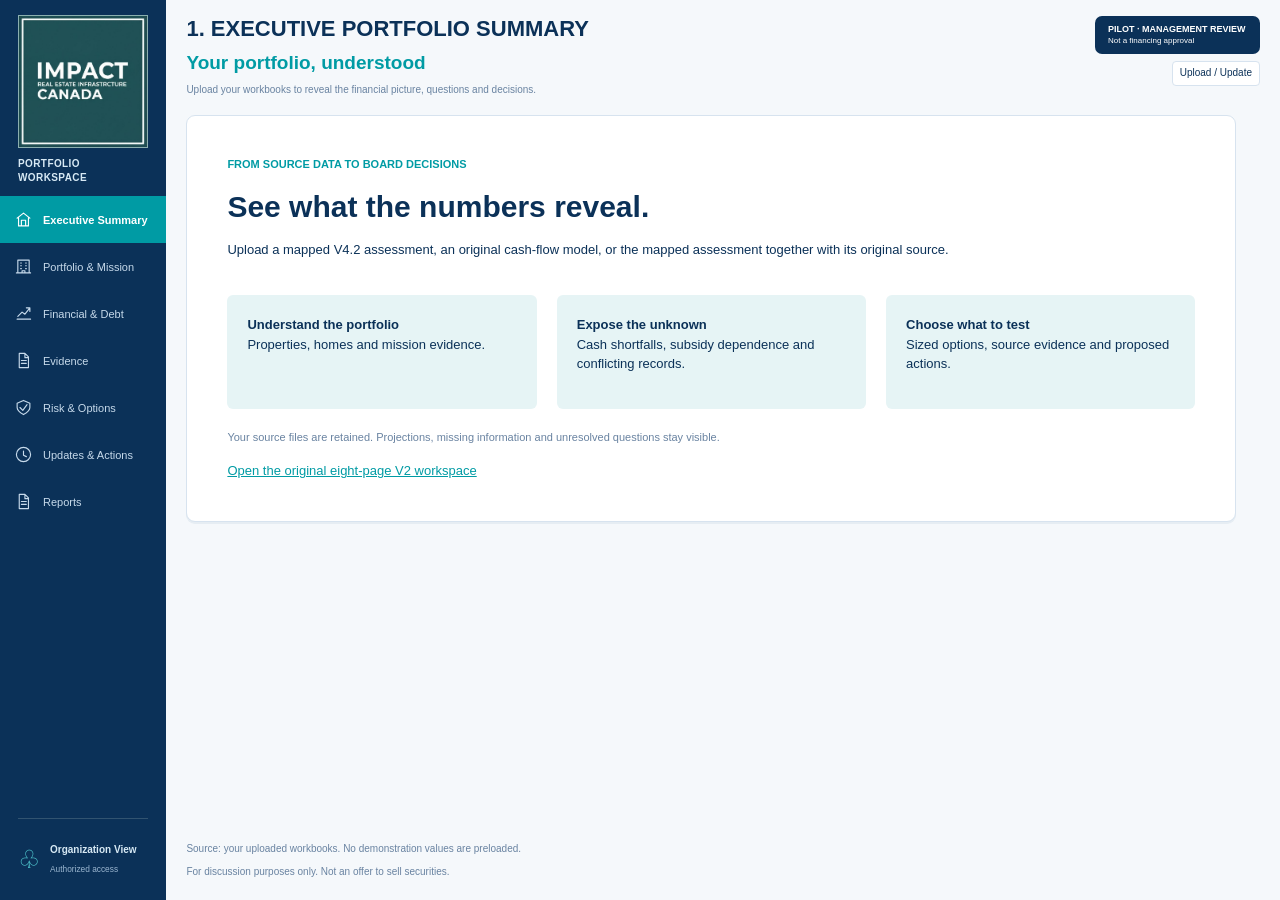
==== src/IreiMvp.Web/wwwroot/index.html @ ea9a2f83 "Refresh and retry rejected V2 session confirmations without losing selected files" ====
<!doctype html>
<html lang="en">
<head><meta charset="utf-8"><meta name="viewport" content="width=device-width,initial-scale=1"><meta name="description" content="IREI portfolio evidence, financial analysis and board decision dashboard"><title>IREI Stage 1 V2 · Portfolio analysis</title><link rel="stylesheet" href="board.css?v=20261116"></head>
<body>
<aside class="sidebar"><a class="brand" href="/" aria-label="IREI portfolio dashboard"><img src="assets/irei-canada-reference.jpg" alt="Impact Real Estate Infrastructure Canada"></a><strong id="organization-chip">PORTFOLIO WORKSPACE</strong><nav id="page-nav" aria-label="Portfolio pages"></nav><footer><span class="org-icon">♧</span><div><b>Organization View</b><small>Authorized access</small></div></footer></aside>
<main>
<header><div><h1 id="page-title">1. EXECUTIVE PORTFOLIO SUMMARY</h1><h2 id="organization-name-display">Your portfolio, understood</h2><p id="source-context">Upload your workbooks to reveal the financial picture, questions and decisions.</p></div><div class="header-right"><div class="badge">PILOT · MANAGEMENT REVIEW<small>Not a financing approval</small></div><div class="toolbar"><label id="year-control" hidden><span class="sr-only">Reporting year</span><select id="year" aria-label="Reporting year"></select></label><button id="open-upload" type="button">Upload / Update</button><button id="present" type="button" hidden>Present</button></div></div></header>
<div id="notice" role="status" aria-live="polite"></div><div id="loading-bar" class="loading-bar" hidden><span></span></div>
<section id="content" aria-live="polite"><div class="welcome panel"><span class="eyebrow">FROM SOURCE DATA TO BOARD DECISIONS</span><h2>See what the numbers reveal.</h2><p>Upload a mapped V4.2 assessment, an original cash-flow model, or the mapped assessment together with its original source.</p><div class="welcome-grid"><article><b>Understand the portfolio</b><p>Properties, homes and mission evidence.</p></article><article><b>Expose the unknown</b><p>Cash shortfalls, subsidy dependence and conflicting records.</p></article><article><b>Choose what to test</b><p>Sized options, source evidence and proposed actions.</p></article></div><p class="muted">Your source files are retained. Projections, missing information and unresolved questions stay visible.</p><a href="legacy-v2.html">Open the original eight-page V2 workspace</a></div></section>
<footer class="page-footer"><p id="source-footer">Source: your uploaded workbooks. No demonstration values are preloaded.</p><p>For discussion purposes only. Not an offer to sell securities.</p></footer>
</main>
<dialog id="upload-dialog"><form id="upload-form"><div class="dialog-head"><h2>Upload portfolio data</h2><button id="close-upload" type="button" aria-label="Close upload">×</button></div><p>Select a mapped V4.2 workbook, one original cash-flow model, or a mapped workbook plus its source files. The dashboard will calculate the results and retain the evidence.</p><label>Organization name <small>Optional for a mapped assessment</small><input id="organization-name" name="organizationName" autocomplete="organization"></label><label>Reporting year <small>Leave blank to use the mapped assessment's year</small><input name="currentYear" placeholder="e.g. 2026-2027" pattern="[0-9]{4}-[0-9]{4}"></label><label class="drop-zone" id="drop-zone"><b>Choose Excel workbooks</b><input id="file-input" type="file" name="file" multiple accept=".xlsx" required><span id="selected-file">1–5 files · 50 MB total</span></label><div id="upload-error" class="error" role="alert"></div><p id="staff-sign-in" hidden><a href="/evidence.html" target="_blank" rel="noopener">Sign in to the portal in another tab</a> with your IREI administrator account, then return here. Your files stay selected.</p><div class="buttons"><button id="cancel-upload" type="button">Cancel</button><button id="submit-upload" class="primary">Process workbooks</button></div></form></dialog>
<dialog id="detail-dialog" class="wide"><div class="dialog-head"><h2 id="detail-title">Evidence and analysis</h2><button type="button" data-close>Close</button></div><div id="detail-body"></div></dialog>
<dialog id="action-dialog"><form id="action-form"><div class="dialog-head"><h2>Record a management action</h2><button type="button" data-close>Close</button></div><label>Action<textarea name="text" required></textarea></label><label>Owner<input name="owner" required></label><label>Due date<input name="dueDate" type="date"></label><label>Status<select name="status"><option>Proposed</option><option>In progress</option><option>Done</option></select></label><label>Originating finding / evidence<input name="basis" required></label><p class="muted">Recording an action does not record a board approval or a measured outcome.</p><p id="action-error" class="error"></p><button class="primary">Save action</button></form></dialog>
<div id="print-report"></div><script src="board.js?v=20261116-csrf1" defer></script>
</body></html>
---- src/IreiMvp.Web/wwwroot/board.css ----
:root{--navy:#0b3158;--teal:#009ba4;--green:#118561;--amber:#dd9000;--red:#cd3d50;--line:#d7e3ef;--soft:#e6f4f5;--muted:#6983a1;--side:clamp(154px,13vw,180px)}*{box-sizing:border-box}body{margin:0;background:#f5f8fb;color:var(--navy);font:13px/1.48 Arial,Helvetica,sans-serif}button,input,select,textarea{font:inherit;color:inherit}button,a{touch-action:manipulation}button{cursor:pointer}a{color:var(--teal)}button:focus-visible,a:focus-visible{outline:3px solid #df990e;outline-offset:3px}button{border:1px solid var(--line);border-radius:5px;background:white;padding:7px 10px}button:hover{border-color:var(--teal)}.primary{background:var(--teal);border-color:var(--teal);color:white}button:disabled{cursor:wait;opacity:.65}[hidden]{display:none!important}.sr-only{position:absolute;width:1px;height:1px;overflow:hidden;clip:rect(0,0,0,0)}.sidebar{width:clamp(154px,13vw,180px);position:fixed;inset:0 auto 0 0;background:var(--navy);color:#d7e9f4;display:flex;flex-direction:column;z-index:2}.brand{display:block;margin:15px 18px 9px}.brand img{display:block;width:100%;border:1px solid #8bafb0}.sidebar>strong{font-size:10px;letter-spacing:.4px;padding:0 18px 10px;text-transform:uppercase;overflow-wrap:anywhere}.sidebar nav a{color:#c7daeb;text-decoration:none;padding:15px 15px;display:flex;align-items:center;gap:11px;font-size:11px}.sidebar nav a.active{background:var(--teal);color:white;font-weight:bold}.sidebar nav svg{width:17px;height:17px;flex-shrink:0}.sidebar footer{margin:40px 18px 22px;padding-top:22px;border-top:1px solid #315370;display:flex;gap:10px;align-items:center;margin-top:auto;font-size:10px}.sidebar footer small{display:block;color:#9cb7d1;margin-top:5px}.org-icon{font-size:25px;color:#51c9d0}main{margin-left:clamp(154px,13vw,180px);padding:16px 20px 0;min-height:100vh;display:flex;flex-direction:column}header{display:flex;justify-content:space-between;gap:15px;margin-bottom:18px}h1{font-size:22px;line-height:1.2;margin:0 0 7px;font-weight:750}header h2{font-size:19px;color:var(--teal);margin:0 0 5px}header p{font-size:10px;color:var(--muted);margin:0}.header-right{min-width:165px}.badge{font-size:9px;font-weight:bold;color:white;background:var(--navy);padding:8px 13px;border-radius:7px;line-height:1.3}.badge small{font-size:8px;display:block;font-weight:normal}.toolbar{display:flex;gap:5px;justify-content:flex-end;margin-top:7px;flex-wrap:wrap}.toolbar button,.toolbar select{font-size:10px;padding:4px 7px;border:1px solid var(--line);background:white;border-radius:4px;max-width:125px}#notice:empty{display:none}#notice{padding:10px 13px;margin-bottom:12px;background:#fff2d7;color:#795305;border-radius:5px}.loading-bar{height:3px;background:#dceff0;overflow:hidden;margin-bottom:12px}.loading-bar span{display:block;height:3px;background:var(--teal);width:40%;animation:loading 1s infinite alternate}@keyframes loading{to{transform:translateX(160%)}}#content{flex:1}.tiles{display:grid;grid-template-columns:repeat(7,minmax(0,1fr));gap:9px;margin-bottom:18px}.tile{background:white;border:1px solid var(--line);border-radius:9px;padding:13px 8px 12px;text-align:center;min-height:137px;display:flex;align-items:center;flex-direction:column;min-width:0}.tile .icon{width:35px;height:35px;border-radius:50%;display:grid;place-items:center;background:var(--tone,var(--teal));color:white;margin-bottom:10px}.tile svg{width:22px;height:22px}.tile .label{font-size:9px;font-weight:bold;text-transform:uppercase;min-height:14px}.tile strong{color:var(--tone,var(--teal));font-size:23px;line-height:1.15;margin:10px 0 6px;overflow-wrap:anywhere}.tile small{font-size:10px;color:var(--muted);line-height:1.3}.tile.unknown strong{font-size:19px}.tone-red{--tone:var(--red)}.tone-amber{--tone:var(--amber)}.tone-green{--tone:var(--green)}.tone-navy{--tone:var(--navy)}.grid{display:grid;gap:14px;margin-bottom:16px}.grid.two{grid-template-columns:1fr 1fr}.grid.three{grid-template-columns:repeat(3,minmax(0,1fr))}.grid.financial{grid-template-columns:1.7fr 1fr}.panel{min-width:0;position:relative;background:white;border:1px solid var(--line);border-radius:9px;padding:18px 15px 13px;margin-bottom:16px;box-shadow:0 2px 0 #e6edf3;display:flex;flex-direction:column}.grid>.panel{margin-bottom:0}.panel h2{font-size:14px;line-height:1.25;margin:0 0 18px;display:flex;align-items:center;gap:9px}.panel h2 svg{width:17px;height:17px;color:var(--teal);flex-shrink:0}.panel p{margin:0 0 16px}.panel .body{flex:1;min-width:0}.panel .view{border:0;background:none;color:var(--teal);font-size:10px;font-weight:bold;padding:0;text-align:left;margin-top:18px;width:fit-content}.callout{font-size:11px;font-weight:bold;background:var(--soft);padding:10px 12px;border-radius:4px;margin-top:16px;line-height:1.5}.callout>b{font-size:9px;color:var(--teal);display:block;text-transform:uppercase;margin-bottom:3px}.callout p{margin:0}.muted{color:var(--muted);font-size:11px}.empty{padding:24px 12px;color:var(--amber);border:1px solid var(--line);border-radius:5px;background:#f8fafc;text-align:center}.table-wrap{overflow:auto;max-width:100%}table{width:100%;border-collapse:collapse;font-size:12px;line-height:1.45}th{background:var(--navy);color:white;text-transform:uppercase;font-size:9px;font-weight:600;text-align:left;padding:10px 9px}th:first-child{border-radius:3px 0 0}th:last-child{border-radius:0 3px 0 0}td{padding:11px 9px;vertical-align:top}tr:nth-child(odd) td{background:#edf5f9}td:first-child{font-weight:bold}td button{font:inherit;padding:0;border:0;background:none;text-align:left}td button:hover{color:var(--teal);text-decoration:underline}.metric{padding:0;border:0;background:none;font:inherit;color:inherit;text-align:inherit}.metric:hover{color:var(--teal);text-decoration:underline}.small-table table{font-size:10px}.small-table th{font-size:8px;padding:7px}.small-table td{padding:5px 7px}.chart-title{font-weight:bold;font-size:11px;margin:7px 0 14px!important}.chart-svg{width:100%;display:block;overflow:visible;font-size:10px}.chart-svg text{font-family:Arial,Helvetica,sans-serif}.chart-svg [data-metric]{cursor:pointer}.chart-svg [data-metric]:hover{opacity:.7}.legend{display:flex;gap:15px;flex-wrap:wrap;color:var(--navy);font-size:10px;margin:8px 0 15px}.swatch{display:inline-block;width:9px;height:9px;margin-right:6px}.donut-wrap{display:flex;align-items:center;justify-content:center;flex-direction:column;padding:15px 0}.donut{width:190px;height:190px;position:relative}.donut svg{width:100%;height:100%;transform:rotate(-90deg)}.donut>div{position:absolute;inset:0;display:grid;align-content:center;text-align:center}.donut b{font-size:27px}.donut small{color:var(--muted);font-size:10px;text-transform:uppercase}.donut-caption{font-weight:bold;font-size:12px;margin:16px 0 5px}.city-list{font-size:17px;font-weight:bold;padding:20px 4px;line-height:1.65}.stewardship{display:grid;grid-template-columns:repeat(4,minmax(0,1fr));gap:12px}.stewardship.two{grid-template-columns:1fr 1fr}.mini{padding:18px 13px;background:var(--soft);border-radius:8px;min-width:0}.mini.unknown{background:#fff3dc}.mini h3{font-size:11px;margin:0 0 14px;display:flex;gap:8px;align-items:center;text-transform:uppercase}.mini svg{width:20px;height:20px;color:var(--teal)}.mini strong{font-size:12px;color:var(--teal)}.mini.unknown strong{color:var(--amber)}.mini p{font-size:11px;line-height:1.5;margin:12px 0 0}.recommendations{display:grid;grid-template-columns:repeat(5,minmax(0,1fr))}.recommendations article{padding:0 12px;border-right:1px solid var(--line);min-width:0}.recommendations article:first-child{padding-left:0}.recommendations article:last-child{border:0}.recommendations h3{font-size:11px;margin:0 0 12px;line-height:1.35}.recommendations strong{font-size:11px;display:block;margin-bottom:24px}.recommendations small{font-size:10px;color:var(--muted);display:block;margin-top:5px}.recommendations button{margin-top:10px;font-size:9px;border:0;padding:0;color:var(--teal);background:none}.finding{display:flex;gap:10px;align-items:flex-start;margin-bottom:15px;font-size:12px;line-height:1.4}.finding:before{content:"";width:15px;height:15px;flex-shrink:0;border-radius:50%;background:var(--tone,var(--teal));margin-top:1px}.finding p{margin:0}.finding b{display:block;margin-bottom:4px}.facts h3{font-size:11px;text-transform:uppercase;margin:0 0 3px}.facts p{font-size:12px;margin-bottom:22px}.stage-grid{display:grid;grid-template-columns:repeat(4,1fr);gap:10px}.stage{background:#edf8f8;border-radius:7px;padding:15px 12px;font-size:11px}.stage:first-child,.stage:last-child{background:#fff8e9}.stage h3{font-size:10px;margin:0 0 17px}.stage strong{display:block;color:var(--teal);margin-bottom:20px;font-size:13px}.stage b{display:block;font-size:9px;color:var(--teal);text-transform:uppercase;margin:15px 0 5px}.stage p{font-size:10px;margin:0}.baseline{display:grid;grid-template-columns:repeat(3,1fr);gap:12px}.baseline article{background:#e8f2fb;border-radius:4px;font-size:10px}.baseline article:nth-child(2){background:#e9f5ef}.baseline article:nth-child(3){background:#f0ebf8}.baseline strong{background:#23629b;color:white;display:block;text-align:center;padding:7px;font-size:11px;border-radius:4px}.baseline article:nth-child(2) strong{background:#208364}.baseline article:nth-child(3) strong{background:#6b3588}.baseline p{padding:8px 12px;margin:0;line-height:1.6}.solutions{list-style:none;counter-reset:solution;margin:0;padding:0}.solutions li{counter-increment:solution;display:flex;gap:10px;font-size:11px;margin-bottom:13px;align-items:flex-start}.solutions li:before{content:counter(solution);background:var(--teal);color:white;border-radius:50%;width:16px;height:16px;display:grid;place-items:center;flex-shrink:0;font-size:9px}.page-footer{font-size:10px;color:var(--muted);padding:48px 0 12px}.page-footer p{margin:0 0 8px}.welcome{padding:40px;max-width:1050px}.welcome h2{font-size:30px;margin:15px 0}.welcome-grid{display:grid;grid-template-columns:repeat(3,1fr);gap:20px;margin:20px 0}.welcome-grid article{background:var(--soft);padding:20px;border-radius:6px}.eyebrow{font-size:11px;color:var(--teal);font-weight:bold}dialog{border:1px solid var(--line);border-radius:12px;padding:24px;color:var(--navy);max-width:600px;width:calc(100% - 32px);max-height:90vh;overflow:auto}dialog.wide{max-width:1000px}dialog::backdrop{background:#08294699}.dialog-head{display:flex;justify-content:space-between;align-items:center;gap:15px}.dialog-head h2{font-size:19px;margin:0}.dialog-head button{border:0;font-size:18px}dialog p{font-size:12px}dialog label{display:grid;gap:6px;margin:18px 0;font-size:12px;font-weight:bold}dialog label small{font-weight:normal;color:var(--muted)}input,textarea,select{background:white;border:1px solid var(--line);border-radius:5px;padding:9px;max-width:100%}textarea{min-height:80px;resize:vertical}.drop-zone{border:1px dashed var(--teal);border-radius:8px;padding:20px;background:var(--soft)}.buttons{display:flex;justify-content:flex-end;gap:10px}.error{color:var(--red);white-space:pre-wrap}.break{overflow-wrap:anywhere}.record-sources p{font-size:11px}.print-only,#print-report{display:none}.presentation .toolbar{display:none}.presentation header{margin-bottom:18px}.page-P1 .tiles .icon,.page-P1 .tiles .label{display:none}.page-P1 .tile{min-height:76px;align-items:flex-start;text-align:left;padding:10px 14px;gap:2px}.page-P1 .tile strong{font-size:20px;color:var(--navy);margin:0}.page-P1 .tile .plain-label{font-size:12px;font-weight:bold}.page-P1 .tile small{font-size:9px}.page-P1 .tile:last-child strong{color:var(--green)}.page-P1 .panel{padding:13px 14px 10px;margin-bottom:10px}.page-P1 .grid{gap:10px;margin-bottom:10px}.page-P1 .grid>.panel{margin-bottom:0}.page-P1 .panel h2{font-size:15px;margin-bottom:10px}.page-P1 .callout{font-size:9px;padding:7px 9px;margin-top:10px}.page-P1 .callout>b{font-size:8px}.page-P1 .finding{font-size:10px;margin-bottom:10px;gap:8px}.page-P1 .finding:before{width:13px;height:13px}.page-P1 .facts p{font-size:10px;margin-bottom:15px}.page-P1 .facts h3{font-size:9px}.page-P1 .view{font-size:9px;margin-top:7px}.page-P1 .overview-top{grid-template-columns:1.12fr 1.5fr 1fr}.page-P1 .snapshot-grid{display:grid;grid-template-columns:.9fr 1fr 1.6fr .7fr;gap:17px;align-items:center}.page-P1 .snapshot-grid h3{font-size:11px;margin:0 0 7px}.page-P1 .snapshot-grid .stewardship{grid-template-columns:1fr 1fr;gap:7px}.page-P1 .mini{padding:8px;min-height:62px}.page-P1 .mini h3{font-size:9px;margin-bottom:5px}.page-P1 .mini strong{font-size:10px}.page-P1 .mini p{font-size:8px;line-height:1.2;margin-top:4px}.page-P1 .mini svg{width:12px;height:12px}.page-P1 .donut{width:106px;height:106px}.page-P1 .donut-wrap{padding:0}.page-P1 .donut b{font-size:21px}.page-P1 .donut-caption{font-size:9px;margin-top:4px}.page-P1 .donut small{font-size:8px}.page-P1 .city-list{padding:0;font-size:10px;font-weight:normal;line-height:1.5}.page-P1 .baseline p{font-size:9px;line-height:1.35;padding:6px 10px}.page-P1 .baseline strong{font-size:10px;padding:6px}.page-P1 .solutions li{font-size:9px;margin-bottom:9px}.page-P1 .recommendations h3{font-size:11px}.page-P1 .recommendations strong{font-size:10px;margin-bottom:13px}.page-P1 .recommendations small{font-size:9px}.page-P1 .recommendations article{padding:0 9px}.page-P1 .page-footer{padding-top:8px;font-size:8px}.page-P2 .mix-grid>.panel{min-height:320px}.page-P2 .stewardship .mini{min-height:245px}.page-P3 .financial>.panel{min-height:480px}.page-P3 .risk-grid>.panel{min-height:330px}.page-P4 .evidence-top>.panel{min-height:400px}.page-P4 .questions-panel{min-height:600px}.page-P4 .questions-panel table{font-size:11px}.page-P5 .stage{min-height:400px}.page-P6 .review-top>.panel{min-height:300px}.review-grid{display:grid;grid-template-columns:1fr 1fr;gap:14px}.option-form{display:flex;gap:10px;flex-wrap:wrap;align-items:end}.option-form label{display:grid;gap:5px;font-size:11px}.option-form input{width:130px}.option-form select{max-width:190px}.report-pathways{display:grid;grid-template-columns:1fr 1fr;gap:16px}.report-pathways article{padding:22px;background:var(--soft);border:1px solid var(--line);border-radius:7px}.report-pathways h3{margin-top:0}.report-pathways strong{display:block;color:var(--amber);margin-bottom:15px}
@media(max-width:1100px){h1{font-size:19px}.tile strong{font-size:20px}.tile .label{font-size:8px}.page-P1 .snapshot-grid{grid-template-columns:1fr 1fr}.page-P1 .overview-top{grid-template-columns:1fr 1fr}.page-P1 .overview-top>.panel:last-child{grid-column:1/-1}.recommendations{grid-template-columns:repeat(3,1fr);gap:15px}.stage-grid{grid-template-columns:1fr 1fr}.page-P1 .tiles{grid-template-columns:repeat(4,1fr)}}
@media(max-width:760px){.sidebar{position:relative;width:100%}.brand{width:90px;margin:10px}.sidebar>strong{position:absolute;left:115px;top:35px}.sidebar nav{display:flex;overflow:auto}.sidebar nav a{white-space:nowrap;padding:12px}.sidebar footer{display:none}main{margin:0;padding:18px 12px}header{flex-direction:column}.header-right{display:flex;gap:10px;justify-content:space-between}.tiles,.page-P1 .tiles{grid-template-columns:repeat(2,1fr)}.grid.two,.grid.three,.grid.financial,.grid.overview-top,.page-P1 .overview-top,.page-P1 .snapshot-grid{grid-template-columns:1fr}.stewardship,.stewardship.two,.stage-grid,.baseline,.review-grid,.report-pathways{grid-template-columns:1fr}.recommendations{grid-template-columns:1fr 1fr}.page-P2 .stewardship .mini{min-height:0}.welcome{padding:22px}.welcome-grid{grid-template-columns:1fr}.page-P1 .overview-top>.panel:last-child{grid-column:auto}.page-P1 .snapshot-grid .stewardship{grid-template-columns:1fr 1fr}.page-footer{padding-top:25px}}
@media print{@page{size:A4 landscape;margin:10mm}body{background:white;-webkit-print-color-adjust:exact;print-color-adjust:exact;font-size:10px}.sidebar,.toolbar,dialog,#notice,.loading-bar,.panel .view,.recommendations button{display:none!important}main{margin:0;padding:0}header{break-after:avoid}.panel,.tile{break-inside:avoid;box-shadow:none}.grid{break-inside:auto}.page-footer{padding-top:12px}#print-report{display:block}body.print-all>main{display:none}#print-report .report-page{break-before:page}#print-report .report-page:first-child{break-before:auto}#print-report main{display:block}.tiles{grid-template-columns:repeat(7,1fr)}.page-P1 .tiles{grid-template-columns:repeat(7,1fr)}.grid.three{grid-template-columns:repeat(3,1fr)}.grid.two{grid-template-columns:1fr 1fr}.grid.financial{grid-template-columns:1.7fr 1fr}.page-P1 .overview-top{grid-template-columns:1.12fr 1.5fr 1fr}.page-P1 .snapshot-grid{grid-template-columns:.9fr 1fr 1.6fr .7fr}.recommendations{grid-template-columns:repeat(5,1fr)}.stewardship{grid-template-columns:repeat(4,1fr)}.stewardship.two{grid-template-columns:1fr 1fr}.baseline{grid-template-columns:repeat(3,1fr)}.stage-grid{grid-template-columns:repeat(4,1fr)}.page-P2 .stewardship .mini{min-height:0}.page-P4 .questions-panel{min-height:0}}
/* The executive view follows the reference's compact, single-screen composition. */
.page-P1 header{margin-bottom:12px}.page-P1 h1{line-height:1.1;margin-bottom:5px}.page-P1 header h2{line-height:1.2;margin-bottom:4px}.page-P1 .tiles{margin-bottom:10px}.page-P1 .panel{padding:10px 13px 19px}.page-P1 .panel .view{position:absolute;right:12px;bottom:5px;margin:0;font-size:8px}.page-P1 .finding{font-size:10px;line-height:1.35;margin-bottom:8px}.page-P1 .callout{font-size:8px;line-height:1.35;padding:6px 8px;margin-top:8px}.page-P1 .snapshot-grid{gap:13px}.page-P1 .mini{padding:6px;min-height:53px}.page-P1 .mini h3{font-size:8px;margin-bottom:4px;gap:5px}.page-P1 .mini strong{font-size:9px;line-height:1.2}.page-P1 .mini p{font-size:7.5px;line-height:1.2;margin-top:3px}.page-P1 .donut{width:96px;height:96px}.page-P1 .snapshot-grid .muted{font-size:9px;margin:2px 0}.page-P1 .snapshot-grid h3{font-size:10px;margin-bottom:4px}.page-P1 .baseline p{font-size:8px;line-height:1.3;padding:5px 9px}.page-P1 .baseline strong{font-size:9px;padding:5px}.page-P1 .panel>div>p.muted{font-size:8px;margin-bottom:8px}.page-P1 .recommendations h3{font-size:10px;line-height:1.2;margin-bottom:7px}.page-P1 .recommendations strong{font-size:9px;line-height:1.25;margin-bottom:9px}.page-P1 .recommendations small{font-size:8px;line-height:1.25;margin-top:4px}.page-P1 .recommendations button{display:none}.page-P1 .solutions li{font-size:8.5px;margin-bottom:8px}.page-P1 .recommendations article{padding:0 8px}.page-P1 .facts p{font-size:9px;line-height:1.4;margin-bottom:12px}.page-P1 .facts h3{font-size:8px}.page-P1 .page-footer{padding-top:7px}
@media(min-width:761px){body{position:relative}.sidebar{position:absolute;min-height:100vh}}
.page-P1 .snapshot-grid .mini p{display:none}.page-P1 .overview-top .panel h2{margin-bottom:8px}.page-P1 .finding{font-size:9px;margin-bottom:7px}.page-P1 .overview-top .callout{font-size:7.5px}.page-P1 .recommendations small{font-size:7.5px}.page-P1 .baseline p{line-height:1.2}.page-P1.presentation .page-footer{display:none}
/* Print long dashboards as a readable paginated report, with repeated table heads. */
@media print{.page-P2 .mix-grid>.panel,.page-P3 .financial>.panel,.page-P3 .risk-grid>.panel,.page-P4 .evidence-top>.panel,.page-P5 .stage,.page-P6 .review-top>.panel{min-height:0}.panel{padding:10px;margin-bottom:10px}.panel h2{font-size:12px;margin-bottom:10px}.tile{min-height:95px;padding:8px}.tile .icon{width:24px;height:24px;margin-bottom:5px}.tile .value,.tile strong{font-size:17px}.tile small{font-size:8px}.tile .label{font-size:8px}table{font-size:9px}th{font-size:8px;padding:6px}td{padding:6px}.panel p,.facts p{font-size:10px;line-height:1.35}.callout{font-size:9px;padding:8px}.mini{padding:10px}.mini p{font-size:9px}.mini h3{font-size:10px}.stage{padding:10px}.stage p{font-size:9px}.recommendations h3,.recommendations strong{font-size:9px}.recommendations small{font-size:8px}thead{display:table-header-group}tr{break-inside:avoid}.panel .body{flex:initial}.page-P1 .overview-top>.panel:last-child{grid-column:auto}.option-form,#option-result{display:none}.page-P1 .page-footer{display:block}}
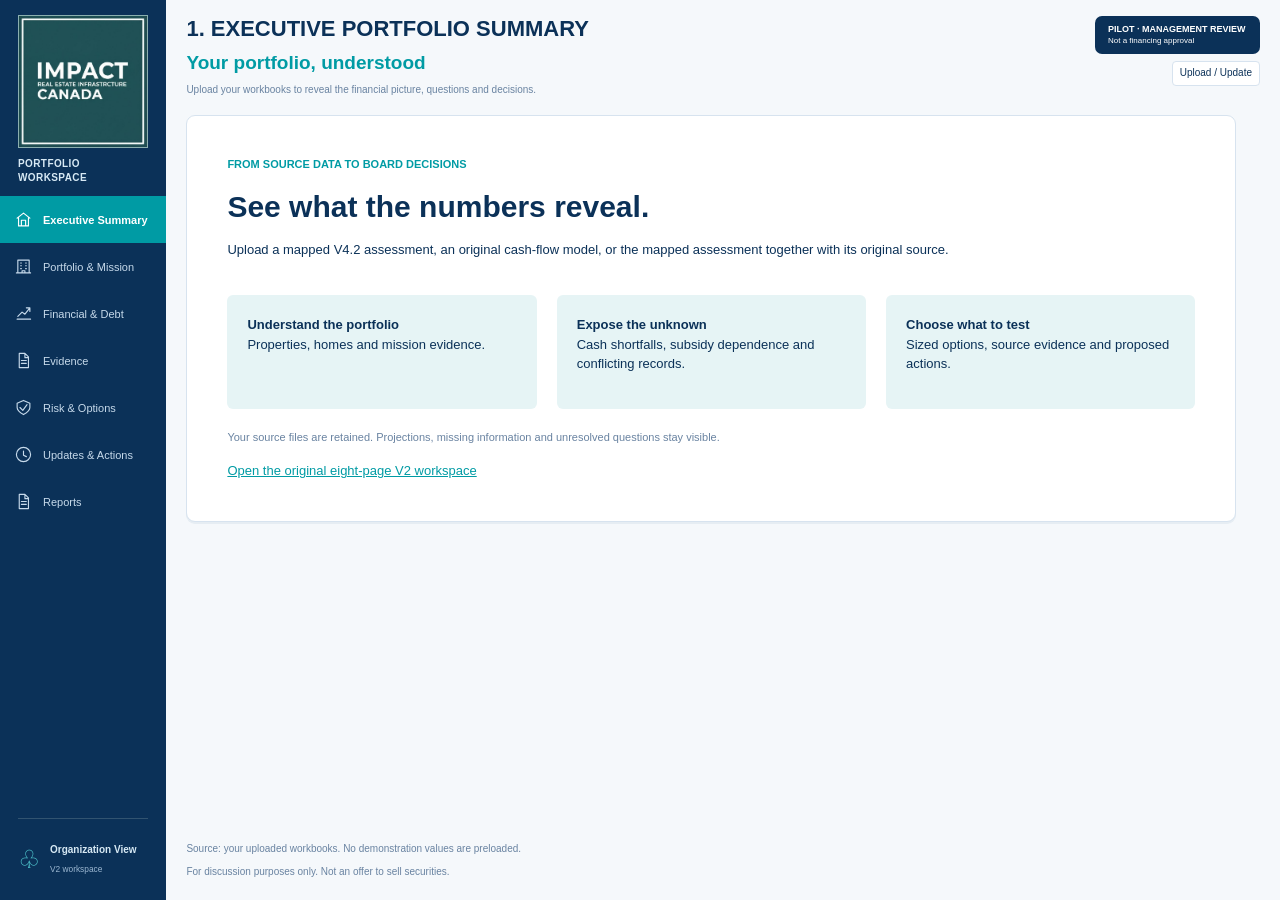
==== commit ebceef3c: "Remove V2 authentication, access keys and session confirmation" ====
--- a/src/IreiMvp.Web/wwwroot/index.html
+++ b/src/IreiMvp.Web/wwwroot/index.html
@@ -2,15 +2,15 @@
 <html lang="en">
 <head><meta charset="utf-8"><meta name="viewport" content="width=device-width,initial-scale=1"><meta name="description" content="IREI portfolio evidence, financial analysis and board decision dashboard"><title>IREI Stage 1 V2 · Portfolio analysis</title><link rel="stylesheet" href="board.css?v=20261116"></head>
 <body>
-<aside class="sidebar"><a class="brand" href="/" aria-label="IREI portfolio dashboard"><img src="assets/irei-canada-reference.jpg" alt="Impact Real Estate Infrastructure Canada"></a><strong id="organization-chip">PORTFOLIO WORKSPACE</strong><nav id="page-nav" aria-label="Portfolio pages"></nav><footer><span class="org-icon">♧</span><div><b>Organization View</b><small>Authorized access</small></div></footer></aside>
+<aside class="sidebar"><a class="brand" href="/" aria-label="IREI portfolio dashboard"><img src="assets/irei-canada-reference.jpg" alt="Impact Real Estate Infrastructure Canada"></a><strong id="organization-chip">PORTFOLIO WORKSPACE</strong><nav id="page-nav" aria-label="Portfolio pages"></nav><footer><span class="org-icon">♧</span><div><b>Organization View</b><small>V2 workspace</small></div></footer></aside>
 <main>
 <header><div><h1 id="page-title">1. EXECUTIVE PORTFOLIO SUMMARY</h1><h2 id="organization-name-display">Your portfolio, understood</h2><p id="source-context">Upload your workbooks to reveal the financial picture, questions and decisions.</p></div><div class="header-right"><div class="badge">PILOT · MANAGEMENT REVIEW<small>Not a financing approval</small></div><div class="toolbar"><label id="year-control" hidden><span class="sr-only">Reporting year</span><select id="year" aria-label="Reporting year"></select></label><button id="open-upload" type="button">Upload / Update</button><button id="present" type="button" hidden>Present</button></div></div></header>
 <div id="notice" role="status" aria-live="polite"></div><div id="loading-bar" class="loading-bar" hidden><span></span></div>
 <section id="content" aria-live="polite"><div class="welcome panel"><span class="eyebrow">FROM SOURCE DATA TO BOARD DECISIONS</span><h2>See what the numbers reveal.</h2><p>Upload a mapped V4.2 assessment, an original cash-flow model, or the mapped assessment together with its original source.</p><div class="welcome-grid"><article><b>Understand the portfolio</b><p>Properties, homes and mission evidence.</p></article><article><b>Expose the unknown</b><p>Cash shortfalls, subsidy dependence and conflicting records.</p></article><article><b>Choose what to test</b><p>Sized options, source evidence and proposed actions.</p></article></div><p class="muted">Your source files are retained. Projections, missing information and unresolved questions stay visible.</p><a href="legacy-v2.html">Open the original eight-page V2 workspace</a></div></section>
 <footer class="page-footer"><p id="source-footer">Source: your uploaded workbooks. No demonstration values are preloaded.</p><p>For discussion purposes only. Not an offer to sell securities.</p></footer>
 </main>
-<dialog id="upload-dialog"><form id="upload-form"><div class="dialog-head"><h2>Upload portfolio data</h2><button id="close-upload" type="button" aria-label="Close upload">×</button></div><p>Select a mapped V4.2 workbook, one original cash-flow model, or a mapped workbook plus its source files. The dashboard will calculate the results and retain the evidence.</p><label>Organization name <small>Optional for a mapped assessment</small><input id="organization-name" name="organizationName" autocomplete="organization"></label><label>Reporting year <small>Leave blank to use the mapped assessment's year</small><input name="currentYear" placeholder="e.g. 2026-2027" pattern="[0-9]{4}-[0-9]{4}"></label><label class="drop-zone" id="drop-zone"><b>Choose Excel workbooks</b><input id="file-input" type="file" name="file" multiple accept=".xlsx" required><span id="selected-file">1–5 files · 50 MB total</span></label><div id="upload-error" class="error" role="alert"></div><p id="staff-sign-in" hidden><a href="/evidence.html" target="_blank" rel="noopener">Sign in to the portal in another tab</a> with your IREI administrator account, then return here. Your files stay selected.</p><div class="buttons"><button id="cancel-upload" type="button">Cancel</button><button id="submit-upload" class="primary">Process workbooks</button></div></form></dialog>
+<dialog id="upload-dialog"><form id="upload-form"><div class="dialog-head"><h2>Upload portfolio data</h2><button id="close-upload" type="button" aria-label="Close upload">×</button></div><p>Select a mapped V4.2 workbook, one original cash-flow model, or a mapped workbook plus its source files. The dashboard will calculate the results and retain the evidence.</p><label>Organization name <small>Optional for a mapped assessment</small><input id="organization-name" name="organizationName" autocomplete="organization"></label><label>Reporting year <small>Leave blank to use the mapped assessment's year</small><input name="currentYear" placeholder="e.g. 2026-2027" pattern="[0-9]{4}-[0-9]{4}"></label><label class="drop-zone" id="drop-zone"><b>Choose Excel workbooks</b><input id="file-input" type="file" name="file" multiple accept=".xlsx" required><span id="selected-file">1–5 files · 50 MB total</span></label><div id="upload-error" class="error" role="alert"></div><div class="buttons"><button id="cancel-upload" type="button">Cancel</button><button id="submit-upload" class="primary">Process workbooks</button></div></form></dialog>
 <dialog id="detail-dialog" class="wide"><div class="dialog-head"><h2 id="detail-title">Evidence and analysis</h2><button type="button" data-close>Close</button></div><div id="detail-body"></div></dialog>
 <dialog id="action-dialog"><form id="action-form"><div class="dialog-head"><h2>Record a management action</h2><button type="button" data-close>Close</button></div><label>Action<textarea name="text" required></textarea></label><label>Owner<input name="owner" required></label><label>Due date<input name="dueDate" type="date"></label><label>Status<select name="status"><option>Proposed</option><option>In progress</option><option>Done</option></select></label><label>Originating finding / evidence<input name="basis" required></label><p class="muted">Recording an action does not record a board approval or a measured outcome.</p><p id="action-error" class="error"></p><button class="primary">Save action</button></form></dialog>
-<div id="print-report"></div><script src="board.js?v=20261116-csrf1" defer></script>
+<div id="print-report"></div><script src="board.js?v=20261116-open-v2" defer></script>
 </body></html>
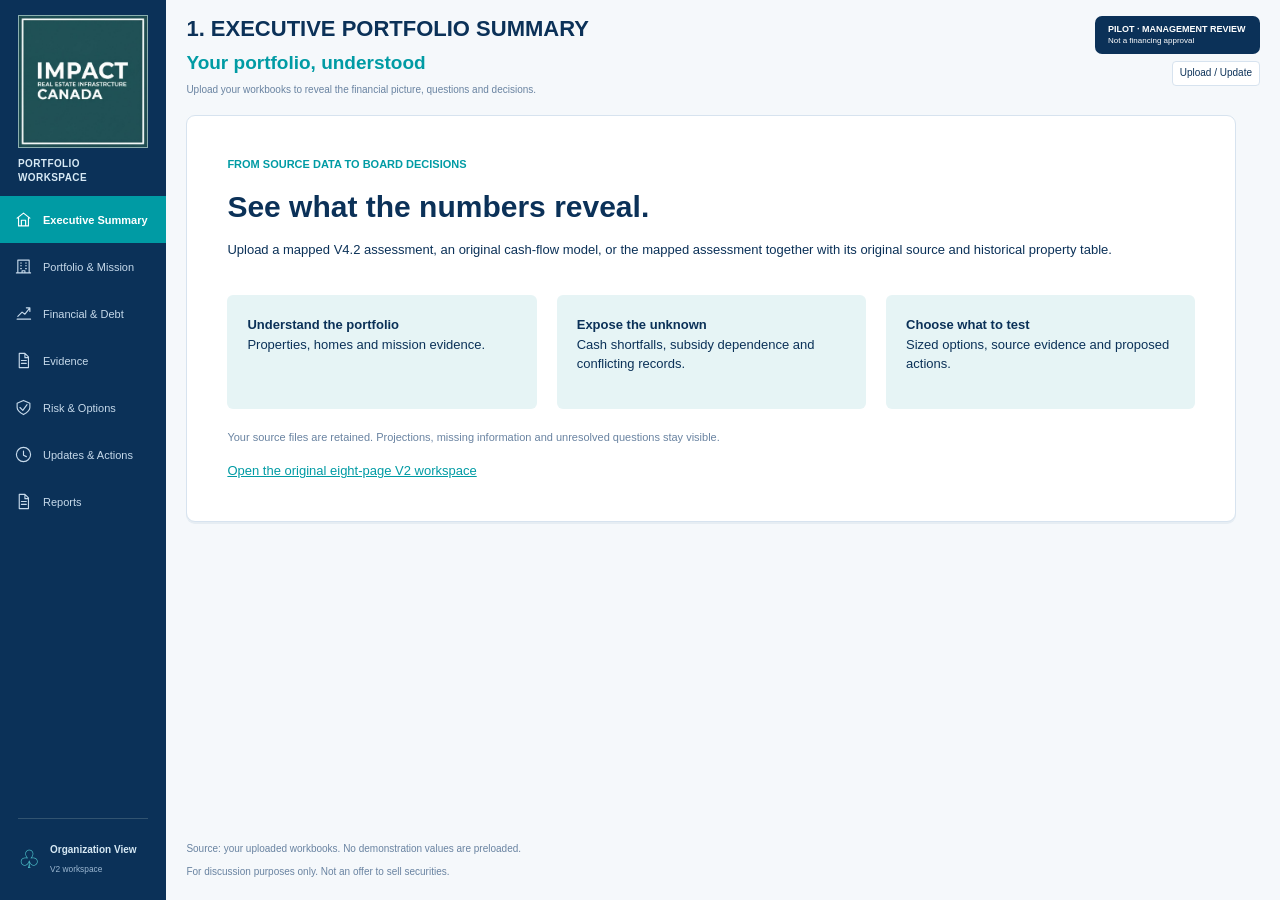
==== commit 50e778da: "Correct V2 reference composition and retain historical supporting property observations" ====
--- a/src/IreiMvp.Web/wwwroot/index.html
+++ b/src/IreiMvp.Web/wwwroot/index.html
@@ -1,16 +1,16 @@
 <!doctype html>
 <html lang="en">
-<head><meta charset="utf-8"><meta name="viewport" content="width=device-width,initial-scale=1"><meta name="description" content="IREI portfolio evidence, financial analysis and board decision dashboard"><title>IREI Stage 1 V2 · Portfolio analysis</title><link rel="stylesheet" href="board.css?v=20261116"></head>
+<head><meta charset="utf-8"><meta name="viewport" content="width=device-width,initial-scale=1"><meta name="description" content="IREI portfolio evidence, financial analysis and board decision dashboard"><title>IREI Stage 1 V2 · Portfolio analysis</title><link rel="stylesheet" href="board.css?v=20261116-reference2"></head>
 <body>
 <aside class="sidebar"><a class="brand" href="/" aria-label="IREI portfolio dashboard"><img src="assets/irei-canada-reference.jpg" alt="Impact Real Estate Infrastructure Canada"></a><strong id="organization-chip">PORTFOLIO WORKSPACE</strong><nav id="page-nav" aria-label="Portfolio pages"></nav><footer><span class="org-icon">♧</span><div><b>Organization View</b><small>V2 workspace</small></div></footer></aside>
 <main>
 <header><div><h1 id="page-title">1. EXECUTIVE PORTFOLIO SUMMARY</h1><h2 id="organization-name-display">Your portfolio, understood</h2><p id="source-context">Upload your workbooks to reveal the financial picture, questions and decisions.</p></div><div class="header-right"><div class="badge">PILOT · MANAGEMENT REVIEW<small>Not a financing approval</small></div><div class="toolbar"><label id="year-control" hidden><span class="sr-only">Reporting year</span><select id="year" aria-label="Reporting year"></select></label><button id="open-upload" type="button">Upload / Update</button><button id="present" type="button" hidden>Present</button></div></div></header>
 <div id="notice" role="status" aria-live="polite"></div><div id="loading-bar" class="loading-bar" hidden><span></span></div>
-<section id="content" aria-live="polite"><div class="welcome panel"><span class="eyebrow">FROM SOURCE DATA TO BOARD DECISIONS</span><h2>See what the numbers reveal.</h2><p>Upload a mapped V4.2 assessment, an original cash-flow model, or the mapped assessment together with its original source.</p><div class="welcome-grid"><article><b>Understand the portfolio</b><p>Properties, homes and mission evidence.</p></article><article><b>Expose the unknown</b><p>Cash shortfalls, subsidy dependence and conflicting records.</p></article><article><b>Choose what to test</b><p>Sized options, source evidence and proposed actions.</p></article></div><p class="muted">Your source files are retained. Projections, missing information and unresolved questions stay visible.</p><a href="legacy-v2.html">Open the original eight-page V2 workspace</a></div></section>
+<section id="content" aria-live="polite"><div class="welcome panel"><span class="eyebrow">FROM SOURCE DATA TO BOARD DECISIONS</span><h2>See what the numbers reveal.</h2><p>Upload a mapped V4.2 assessment, an original cash-flow model, or the mapped assessment together with its original source and historical property table.</p><div class="welcome-grid"><article><b>Understand the portfolio</b><p>Properties, homes and mission evidence.</p></article><article><b>Expose the unknown</b><p>Cash shortfalls, subsidy dependence and conflicting records.</p></article><article><b>Choose what to test</b><p>Sized options, source evidence and proposed actions.</p></article></div><p class="muted">Your source files are retained. Projections, missing information and unresolved questions stay visible.</p><a href="legacy-v2.html">Open the original eight-page V2 workspace</a></div></section>
 <footer class="page-footer"><p id="source-footer">Source: your uploaded workbooks. No demonstration values are preloaded.</p><p>For discussion purposes only. Not an offer to sell securities.</p></footer>
 </main>
-<dialog id="upload-dialog"><form id="upload-form"><div class="dialog-head"><h2>Upload portfolio data</h2><button id="close-upload" type="button" aria-label="Close upload">×</button></div><p>Select a mapped V4.2 workbook, one original cash-flow model, or a mapped workbook plus its source files. The dashboard will calculate the results and retain the evidence.</p><label>Organization name <small>Optional for a mapped assessment</small><input id="organization-name" name="organizationName" autocomplete="organization"></label><label>Reporting year <small>Leave blank to use the mapped assessment's year</small><input name="currentYear" placeholder="e.g. 2026-2027" pattern="[0-9]{4}-[0-9]{4}"></label><label class="drop-zone" id="drop-zone"><b>Choose Excel workbooks</b><input id="file-input" type="file" name="file" multiple accept=".xlsx" required><span id="selected-file">1–5 files · 50 MB total</span></label><div id="upload-error" class="error" role="alert"></div><div class="buttons"><button id="cancel-upload" type="button">Cancel</button><button id="submit-upload" class="primary">Process workbooks</button></div></form></dialog>
+<dialog id="upload-dialog"><form id="upload-form"><div class="dialog-head"><h2>Upload portfolio data</h2><button id="close-upload" type="button" aria-label="Close upload">×</button></div><p>Select a mapped V4.2 workbook, one original cash-flow model, or a mapped workbook plus its source files and historical property table. Supporting tables need a Property name/ID column and labeled Units, City, Maturity date or Loan balance columns. The dashboard will calculate the results and retain the evidence.</p><label>Organization name <small>Optional for a mapped assessment</small><input id="organization-name" name="organizationName" autocomplete="organization"></label><label>Reporting year <small>Leave blank to use the mapped assessment's year</small><input name="currentYear" placeholder="e.g. 2026-2027" pattern="[0-9]{4}-[0-9]{4}"></label><label class="drop-zone" id="drop-zone"><b>Choose Excel workbooks</b><input id="file-input" type="file" name="file" multiple accept=".xlsx" required><span id="selected-file">1–5 files · 50 MB total</span></label><div id="upload-error" class="error" role="alert"></div><div class="buttons"><button id="cancel-upload" type="button">Cancel</button><button id="submit-upload" class="primary">Process workbooks</button></div></form></dialog>
 <dialog id="detail-dialog" class="wide"><div class="dialog-head"><h2 id="detail-title">Evidence and analysis</h2><button type="button" data-close>Close</button></div><div id="detail-body"></div></dialog>
 <dialog id="action-dialog"><form id="action-form"><div class="dialog-head"><h2>Record a management action</h2><button type="button" data-close>Close</button></div><label>Action<textarea name="text" required></textarea></label><label>Owner<input name="owner" required></label><label>Due date<input name="dueDate" type="date"></label><label>Status<select name="status"><option>Proposed</option><option>In progress</option><option>Done</option></select></label><label>Originating finding / evidence<input name="basis" required></label><p class="muted">Recording an action does not record a board approval or a measured outcome.</p><p id="action-error" class="error"></p><button class="primary">Save action</button></form></dialog>
-<div id="print-report"></div><script src="board.js?v=20261116-open-v2" defer></script>
+<div id="print-report"></div><script src="board.js?v=20261116-reference2" defer></script>
 </body></html>
--- a/src/IreiMvp.Web/wwwroot/board.css
+++ b/src/IreiMvp.Web/wwwroot/board.css
@@ -1,10 +1,55 @@
 :root{--navy:#0b3158;--teal:#009ba4;--green:#118561;--amber:#dd9000;--red:#cd3d50;--line:#d7e3ef;--soft:#e6f4f5;--muted:#6983a1;--side:clamp(154px,13vw,180px)}*{box-sizing:border-box}body{margin:0;background:#f5f8fb;color:var(--navy);font:13px/1.48 Arial,Helvetica,sans-serif}button,input,select,textarea{font:inherit;color:inherit}button,a{touch-action:manipulation}button{cursor:pointer}a{color:var(--teal)}button:focus-visible,a:focus-visible{outline:3px solid #df990e;outline-offset:3px}button{border:1px solid var(--line);border-radius:5px;background:white;padding:7px 10px}button:hover{border-color:var(--teal)}.primary{background:var(--teal);border-color:var(--teal);color:white}button:disabled{cursor:wait;opacity:.65}[hidden]{display:none!important}.sr-only{position:absolute;width:1px;height:1px;overflow:hidden;clip:rect(0,0,0,0)}.sidebar{width:clamp(154px,13vw,180px);position:fixed;inset:0 auto 0 0;background:var(--navy);color:#d7e9f4;display:flex;flex-direction:column;z-index:2}.brand{display:block;margin:15px 18px 9px}.brand img{display:block;width:100%;border:1px solid #8bafb0}.sidebar>strong{font-size:10px;letter-spacing:.4px;padding:0 18px 10px;text-transform:uppercase;overflow-wrap:anywhere}.sidebar nav a{color:#c7daeb;text-decoration:none;padding:15px 15px;display:flex;align-items:center;gap:11px;font-size:11px}.sidebar nav a.active{background:var(--teal);color:white;font-weight:bold}.sidebar nav svg{width:17px;height:17px;flex-shrink:0}.sidebar footer{margin:40px 18px 22px;padding-top:22px;border-top:1px solid #315370;display:flex;gap:10px;align-items:center;margin-top:auto;font-size:10px}.sidebar footer small{display:block;color:#9cb7d1;margin-top:5px}.org-icon{font-size:25px;color:#51c9d0}main{margin-left:clamp(154px,13vw,180px);padding:16px 20px 0;min-height:100vh;display:flex;flex-direction:column}header{display:flex;justify-content:space-between;gap:15px;margin-bottom:18px}h1{font-size:22px;line-height:1.2;margin:0 0 7px;font-weight:750}header h2{font-size:19px;color:var(--teal);margin:0 0 5px}header p{font-size:10px;color:var(--muted);margin:0}.header-right{min-width:165px}.badge{font-size:9px;font-weight:bold;color:white;background:var(--navy);padding:8px 13px;border-radius:7px;line-height:1.3}.badge small{font-size:8px;display:block;font-weight:normal}.toolbar{display:flex;gap:5px;justify-content:flex-end;margin-top:7px;flex-wrap:wrap}.toolbar button,.toolbar select{font-size:10px;padding:4px 7px;border:1px solid var(--line);background:white;border-radius:4px;max-width:125px}#notice:empty{display:none}#notice{padding:10px 13px;margin-bottom:12px;background:#fff2d7;color:#795305;border-radius:5px}.loading-bar{height:3px;background:#dceff0;overflow:hidden;margin-bottom:12px}.loading-bar span{display:block;height:3px;background:var(--teal);width:40%;animation:loading 1s infinite alternate}@keyframes loading{to{transform:translateX(160%)}}#content{flex:1}.tiles{display:grid;grid-template-columns:repeat(7,minmax(0,1fr));gap:9px;margin-bottom:18px}.tile{background:white;border:1px solid var(--line);border-radius:9px;padding:13px 8px 12px;text-align:center;min-height:137px;display:flex;align-items:center;flex-direction:column;min-width:0}.tile .icon{width:35px;height:35px;border-radius:50%;display:grid;place-items:center;background:var(--tone,var(--teal));color:white;margin-bottom:10px}.tile svg{width:22px;height:22px}.tile .label{font-size:9px;font-weight:bold;text-transform:uppercase;min-height:14px}.tile strong{color:var(--tone,var(--teal));font-size:23px;line-height:1.15;margin:10px 0 6px;overflow-wrap:anywhere}.tile small{font-size:10px;color:var(--muted);line-height:1.3}.tile.unknown strong{font-size:19px}.tone-red{--tone:var(--red)}.tone-amber{--tone:var(--amber)}.tone-green{--tone:var(--green)}.tone-navy{--tone:var(--navy)}.grid{display:grid;gap:14px;margin-bottom:16px}.grid.two{grid-template-columns:1fr 1fr}.grid.three{grid-template-columns:repeat(3,minmax(0,1fr))}.grid.financial{grid-template-columns:1.7fr 1fr}.panel{min-width:0;position:relative;background:white;border:1px solid var(--line);border-radius:9px;padding:18px 15px 13px;margin-bottom:16px;box-shadow:0 2px 0 #e6edf3;display:flex;flex-direction:column}.grid>.panel{margin-bottom:0}.panel h2{font-size:14px;line-height:1.25;margin:0 0 18px;display:flex;align-items:center;gap:9px}.panel h2 svg{width:17px;height:17px;color:var(--teal);flex-shrink:0}.panel p{margin:0 0 16px}.panel .body{flex:1;min-width:0}.panel .view{border:0;background:none;color:var(--teal);font-size:10px;font-weight:bold;padding:0;text-align:left;margin-top:18px;width:fit-content}.callout{font-size:11px;font-weight:bold;background:var(--soft);padding:10px 12px;border-radius:4px;margin-top:16px;line-height:1.5}.callout>b{font-size:9px;color:var(--teal);display:block;text-transform:uppercase;margin-bottom:3px}.callout p{margin:0}.muted{color:var(--muted);font-size:11px}.empty{padding:24px 12px;color:var(--amber);border:1px solid var(--line);border-radius:5px;background:#f8fafc;text-align:center}.table-wrap{overflow:auto;max-width:100%}table{width:100%;border-collapse:collapse;font-size:12px;line-height:1.45}th{background:var(--navy);color:white;text-transform:uppercase;font-size:9px;font-weight:600;text-align:left;padding:10px 9px}th:first-child{border-radius:3px 0 0}th:last-child{border-radius:0 3px 0 0}td{padding:11px 9px;vertical-align:top}tr:nth-child(odd) td{background:#edf5f9}td:first-child{font-weight:bold}td button{font:inherit;padding:0;border:0;background:none;text-align:left}td button:hover{color:var(--teal);text-decoration:underline}.metric{padding:0;border:0;background:none;font:inherit;color:inherit;text-align:inherit}.metric:hover{color:var(--teal);text-decoration:underline}.small-table table{font-size:10px}.small-table th{font-size:8px;padding:7px}.small-table td{padding:5px 7px}.chart-title{font-weight:bold;font-size:11px;margin:7px 0 14px!important}.chart-svg{width:100%;display:block;overflow:visible;font-size:10px}.chart-svg text{font-family:Arial,Helvetica,sans-serif}.chart-svg [data-metric]{cursor:pointer}.chart-svg [data-metric]:hover{opacity:.7}.legend{display:flex;gap:15px;flex-wrap:wrap;color:var(--navy);font-size:10px;margin:8px 0 15px}.swatch{display:inline-block;width:9px;height:9px;margin-right:6px}.donut-wrap{display:flex;align-items:center;justify-content:center;flex-direction:column;padding:15px 0}.donut{width:190px;height:190px;position:relative}.donut svg{width:100%;height:100%;transform:rotate(-90deg)}.donut>div{position:absolute;inset:0;display:grid;align-content:center;text-align:center}.donut b{font-size:27px}.donut small{color:var(--muted);font-size:10px;text-transform:uppercase}.donut-caption{font-weight:bold;font-size:12px;margin:16px 0 5px}.city-list{font-size:17px;font-weight:bold;padding:20px 4px;line-height:1.65}.stewardship{display:grid;grid-template-columns:repeat(4,minmax(0,1fr));gap:12px}.stewardship.two{grid-template-columns:1fr 1fr}.mini{padding:18px 13px;background:var(--soft);border-radius:8px;min-width:0}.mini.unknown{background:#fff3dc}.mini h3{font-size:11px;margin:0 0 14px;display:flex;gap:8px;align-items:center;text-transform:uppercase}.mini svg{width:20px;height:20px;color:var(--teal)}.mini strong{font-size:12px;color:var(--teal)}.mini.unknown strong{color:var(--amber)}.mini p{font-size:11px;line-height:1.5;margin:12px 0 0}.recommendations{display:grid;grid-template-columns:repeat(5,minmax(0,1fr))}.recommendations article{padding:0 12px;border-right:1px solid var(--line);min-width:0}.recommendations article:first-child{padding-left:0}.recommendations article:last-child{border:0}.recommendations h3{font-size:11px;margin:0 0 12px;line-height:1.35}.recommendations strong{font-size:11px;display:block;margin-bottom:24px}.recommendations small{font-size:10px;color:var(--muted);display:block;margin-top:5px}.recommendations button{margin-top:10px;font-size:9px;border:0;padding:0;color:var(--teal);background:none}.finding{display:flex;gap:10px;align-items:flex-start;margin-bottom:15px;font-size:12px;line-height:1.4}.finding:before{content:"";width:15px;height:15px;flex-shrink:0;border-radius:50%;background:var(--tone,var(--teal));margin-top:1px}.finding p{margin:0}.finding b{display:block;margin-bottom:4px}.facts h3{font-size:11px;text-transform:uppercase;margin:0 0 3px}.facts p{font-size:12px;margin-bottom:22px}.stage-grid{display:grid;grid-template-columns:repeat(4,1fr);gap:10px}.stage{background:#edf8f8;border-radius:7px;padding:15px 12px;font-size:11px}.stage:first-child,.stage:last-child{background:#fff8e9}.stage h3{font-size:10px;margin:0 0 17px}.stage strong{display:block;color:var(--teal);margin-bottom:20px;font-size:13px}.stage b{display:block;font-size:9px;color:var(--teal);text-transform:uppercase;margin:15px 0 5px}.stage p{font-size:10px;margin:0}.baseline{display:grid;grid-template-columns:repeat(3,1fr);gap:12px}.baseline article{background:#e8f2fb;border-radius:4px;font-size:10px}.baseline article:nth-child(2){background:#e9f5ef}.baseline article:nth-child(3){background:#f0ebf8}.baseline strong{background:#23629b;color:white;display:block;text-align:center;padding:7px;font-size:11px;border-radius:4px}.baseline article:nth-child(2) strong{background:#208364}.baseline article:nth-child(3) strong{background:#6b3588}.baseline p{padding:8px 12px;margin:0;line-height:1.6}.solutions{list-style:none;counter-reset:solution;margin:0;padding:0}.solutions li{counter-increment:solution;display:flex;gap:10px;font-size:11px;margin-bottom:13px;align-items:flex-start}.solutions li:before{content:counter(solution);background:var(--teal);color:white;border-radius:50%;width:16px;height:16px;display:grid;place-items:center;flex-shrink:0;font-size:9px}.page-footer{font-size:10px;color:var(--muted);padding:48px 0 12px}.page-footer p{margin:0 0 8px}.welcome{padding:40px;max-width:1050px}.welcome h2{font-size:30px;margin:15px 0}.welcome-grid{display:grid;grid-template-columns:repeat(3,1fr);gap:20px;margin:20px 0}.welcome-grid article{background:var(--soft);padding:20px;border-radius:6px}.eyebrow{font-size:11px;color:var(--teal);font-weight:bold}dialog{border:1px solid var(--line);border-radius:12px;padding:24px;color:var(--navy);max-width:600px;width:calc(100% - 32px);max-height:90vh;overflow:auto}dialog.wide{max-width:1000px}dialog::backdrop{background:#08294699}.dialog-head{display:flex;justify-content:space-between;align-items:center;gap:15px}.dialog-head h2{font-size:19px;margin:0}.dialog-head button{border:0;font-size:18px}dialog p{font-size:12px}dialog label{display:grid;gap:6px;margin:18px 0;font-size:12px;font-weight:bold}dialog label small{font-weight:normal;color:var(--muted)}input,textarea,select{background:white;border:1px solid var(--line);border-radius:5px;padding:9px;max-width:100%}textarea{min-height:80px;resize:vertical}.drop-zone{border:1px dashed var(--teal);border-radius:8px;padding:20px;background:var(--soft)}.buttons{display:flex;justify-content:flex-end;gap:10px}.error{color:var(--red);white-space:pre-wrap}.break{overflow-wrap:anywhere}.record-sources p{font-size:11px}.print-only,#print-report{display:none}.presentation .toolbar{display:none}.presentation header{margin-bottom:18px}.page-P1 .tiles .icon,.page-P1 .tiles .label{display:none}.page-P1 .tile{min-height:76px;align-items:flex-start;text-align:left;padding:10px 14px;gap:2px}.page-P1 .tile strong{font-size:20px;color:var(--navy);margin:0}.page-P1 .tile .plain-label{font-size:12px;font-weight:bold}.page-P1 .tile small{font-size:9px}.page-P1 .tile:last-child strong{color:var(--green)}.page-P1 .panel{padding:13px 14px 10px;margin-bottom:10px}.page-P1 .grid{gap:10px;margin-bottom:10px}.page-P1 .grid>.panel{margin-bottom:0}.page-P1 .panel h2{font-size:15px;margin-bottom:10px}.page-P1 .callout{font-size:9px;padding:7px 9px;margin-top:10px}.page-P1 .callout>b{font-size:8px}.page-P1 .finding{font-size:10px;margin-bottom:10px;gap:8px}.page-P1 .finding:before{width:13px;height:13px}.page-P1 .facts p{font-size:10px;margin-bottom:15px}.page-P1 .facts h3{font-size:9px}.page-P1 .view{font-size:9px;margin-top:7px}.page-P1 .overview-top{grid-template-columns:1.12fr 1.5fr 1fr}.page-P1 .snapshot-grid{display:grid;grid-template-columns:.9fr 1fr 1.6fr .7fr;gap:17px;align-items:center}.page-P1 .snapshot-grid h3{font-size:11px;margin:0 0 7px}.page-P1 .snapshot-grid .stewardship{grid-template-columns:1fr 1fr;gap:7px}.page-P1 .mini{padding:8px;min-height:62px}.page-P1 .mini h3{font-size:9px;margin-bottom:5px}.page-P1 .mini strong{font-size:10px}.page-P1 .mini p{font-size:8px;line-height:1.2;margin-top:4px}.page-P1 .mini svg{width:12px;height:12px}.page-P1 .donut{width:106px;height:106px}.page-P1 .donut-wrap{padding:0}.page-P1 .donut b{font-size:21px}.page-P1 .donut-caption{font-size:9px;margin-top:4px}.page-P1 .donut small{font-size:8px}.page-P1 .city-list{padding:0;font-size:10px;font-weight:normal;line-height:1.5}.page-P1 .baseline p{font-size:9px;line-height:1.35;padding:6px 10px}.page-P1 .baseline strong{font-size:10px;padding:6px}.page-P1 .solutions li{font-size:9px;margin-bottom:9px}.page-P1 .recommendations h3{font-size:11px}.page-P1 .recommendations strong{font-size:10px;margin-bottom:13px}.page-P1 .recommendations small{font-size:9px}.page-P1 .recommendations article{padding:0 9px}.page-P1 .page-footer{padding-top:8px;font-size:8px}.page-P2 .mix-grid>.panel{min-height:320px}.page-P2 .stewardship .mini{min-height:245px}.page-P3 .financial>.panel{min-height:480px}.page-P3 .risk-grid>.panel{min-height:330px}.page-P4 .evidence-top>.panel{min-height:400px}.page-P4 .questions-panel{min-height:600px}.page-P4 .questions-panel table{font-size:11px}.page-P5 .stage{min-height:400px}.page-P6 .review-top>.panel{min-height:300px}.review-grid{display:grid;grid-template-columns:1fr 1fr;gap:14px}.option-form{display:flex;gap:10px;flex-wrap:wrap;align-items:end}.option-form label{display:grid;gap:5px;font-size:11px}.option-form input{width:130px}.option-form select{max-width:190px}.report-pathways{display:grid;grid-template-columns:1fr 1fr;gap:16px}.report-pathways article{padding:22px;background:var(--soft);border:1px solid var(--line);border-radius:7px}.report-pathways h3{margin-top:0}.report-pathways strong{display:block;color:var(--amber);margin-bottom:15px}
+
+/* Reference composition: compact executive sheet and separate long decision pages.
+   Content remains in normal flow so a longer organization name cannot be clipped. */
+.page-P1 .snapshot-grid .stewardship{align-self:stretch}
+.page-P1 .snapshot-grid .mini{min-height:55px}
+.page-P1 .snapshot-grid .mini p{display:block;font-size:7.5px;line-height:1.18}
+.page-P1 .overview-top{grid-template-columns:1.12fr 1.5fr 1fr}
+.page-P1 .overview-top>.panel{min-height:224px}
+.page-P1 .overview-top .panel h2 svg,.page-P1 .snapshot-grid~.view{display:none}
+.page-P1 .overview-top .panel h2{font-size:15px}
+.page-P1 .snapshot-grid>.city-list{font-weight:normal}
+.page-P1 .baseline{gap:12px}
+.page-P1 .baseline p{font-size:8px;line-height:1.35}
+.page-P1 .tiles{gap:5px}
+.page-P1 .tile{border-radius:5px;min-height:76px}
+.page-P1 .tile strong{font-size:19px}
+.page-P1 .tile .plain-label{font-size:11px}
+.page-P1 .finding{font-size:10px;line-height:1.3;margin-bottom:9px}
+.page-P1 .solutions li{font-size:8.5px;line-height:1.4}
+.page-P1 .snapshot-grid .donut{width:100px;height:100px}
+.page-P3 .financial{grid-template-columns:1.7fr 1fr}
+.page-P3 .financial table{font-size:10px}
+.page-P3 .financial td{padding:9px 7px}
+.page-P3 .financial th{padding:8px 7px;font-size:8px}
+.page-P3 .financial .small-table td{padding:3px 6px}
+.page-P2 .mix-grid>.panel{min-height:270px}
+.page-P2 .city-list{font-size:16px}
+.page-P4 .questions-panel table{font-size:10px}
 @media(max-width:1100px){h1{font-size:19px}.tile strong{font-size:20px}.tile .label{font-size:8px}.page-P1 .snapshot-grid{grid-template-columns:1fr 1fr}.page-P1 .overview-top{grid-template-columns:1fr 1fr}.page-P1 .overview-top>.panel:last-child{grid-column:1/-1}.recommendations{grid-template-columns:repeat(3,1fr);gap:15px}.stage-grid{grid-template-columns:1fr 1fr}.page-P1 .tiles{grid-template-columns:repeat(4,1fr)}}
 @media(max-width:760px){.sidebar{position:relative;width:100%}.brand{width:90px;margin:10px}.sidebar>strong{position:absolute;left:115px;top:35px}.sidebar nav{display:flex;overflow:auto}.sidebar nav a{white-space:nowrap;padding:12px}.sidebar footer{display:none}main{margin:0;padding:18px 12px}header{flex-direction:column}.header-right{display:flex;gap:10px;justify-content:space-between}.tiles,.page-P1 .tiles{grid-template-columns:repeat(2,1fr)}.grid.two,.grid.three,.grid.financial,.grid.overview-top,.page-P1 .overview-top,.page-P1 .snapshot-grid{grid-template-columns:1fr}.stewardship,.stewardship.two,.stage-grid,.baseline,.review-grid,.report-pathways{grid-template-columns:1fr}.recommendations{grid-template-columns:1fr 1fr}.page-P2 .stewardship .mini{min-height:0}.welcome{padding:22px}.welcome-grid{grid-template-columns:1fr}.page-P1 .overview-top>.panel:last-child{grid-column:auto}.page-P1 .snapshot-grid .stewardship{grid-template-columns:1fr 1fr}.page-footer{padding-top:25px}}
 @media print{@page{size:A4 landscape;margin:10mm}body{background:white;-webkit-print-color-adjust:exact;print-color-adjust:exact;font-size:10px}.sidebar,.toolbar,dialog,#notice,.loading-bar,.panel .view,.recommendations button{display:none!important}main{margin:0;padding:0}header{break-after:avoid}.panel,.tile{break-inside:avoid;box-shadow:none}.grid{break-inside:auto}.page-footer{padding-top:12px}#print-report{display:block}body.print-all>main{display:none}#print-report .report-page{break-before:page}#print-report .report-page:first-child{break-before:auto}#print-report main{display:block}.tiles{grid-template-columns:repeat(7,1fr)}.page-P1 .tiles{grid-template-columns:repeat(7,1fr)}.grid.three{grid-template-columns:repeat(3,1fr)}.grid.two{grid-template-columns:1fr 1fr}.grid.financial{grid-template-columns:1.7fr 1fr}.page-P1 .overview-top{grid-template-columns:1.12fr 1.5fr 1fr}.page-P1 .snapshot-grid{grid-template-columns:.9fr 1fr 1.6fr .7fr}.recommendations{grid-template-columns:repeat(5,1fr)}.stewardship{grid-template-columns:repeat(4,1fr)}.stewardship.two{grid-template-columns:1fr 1fr}.baseline{grid-template-columns:repeat(3,1fr)}.stage-grid{grid-template-columns:repeat(4,1fr)}.page-P2 .stewardship .mini{min-height:0}.page-P4 .questions-panel{min-height:0}}
 /* The executive view follows the reference's compact, single-screen composition. */
 .page-P1 header{margin-bottom:12px}.page-P1 h1{line-height:1.1;margin-bottom:5px}.page-P1 header h2{line-height:1.2;margin-bottom:4px}.page-P1 .tiles{margin-bottom:10px}.page-P1 .panel{padding:10px 13px 19px}.page-P1 .panel .view{position:absolute;right:12px;bottom:5px;margin:0;font-size:8px}.page-P1 .finding{font-size:10px;line-height:1.35;margin-bottom:8px}.page-P1 .callout{font-size:8px;line-height:1.35;padding:6px 8px;margin-top:8px}.page-P1 .snapshot-grid{gap:13px}.page-P1 .mini{padding:6px;min-height:53px}.page-P1 .mini h3{font-size:8px;margin-bottom:4px;gap:5px}.page-P1 .mini strong{font-size:9px;line-height:1.2}.page-P1 .mini p{font-size:7.5px;line-height:1.2;margin-top:3px}.page-P1 .donut{width:96px;height:96px}.page-P1 .snapshot-grid .muted{font-size:9px;margin:2px 0}.page-P1 .snapshot-grid h3{font-size:10px;margin-bottom:4px}.page-P1 .baseline p{font-size:8px;line-height:1.3;padding:5px 9px}.page-P1 .baseline strong{font-size:9px;padding:5px}.page-P1 .panel>div>p.muted{font-size:8px;margin-bottom:8px}.page-P1 .recommendations h3{font-size:10px;line-height:1.2;margin-bottom:7px}.page-P1 .recommendations strong{font-size:9px;line-height:1.25;margin-bottom:9px}.page-P1 .recommendations small{font-size:8px;line-height:1.25;margin-top:4px}.page-P1 .recommendations button{display:none}.page-P1 .solutions li{font-size:8.5px;margin-bottom:8px}.page-P1 .recommendations article{padding:0 8px}.page-P1 .facts p{font-size:9px;line-height:1.4;margin-bottom:12px}.page-P1 .facts h3{font-size:8px}.page-P1 .page-footer{padding-top:7px}
 @media(min-width:761px){body{position:relative}.sidebar{position:absolute;min-height:100vh}}
-.page-P1 .snapshot-grid .mini p{display:none}.page-P1 .overview-top .panel h2{margin-bottom:8px}.page-P1 .finding{font-size:9px;margin-bottom:7px}.page-P1 .overview-top .callout{font-size:7.5px}.page-P1 .recommendations small{font-size:7.5px}.page-P1 .baseline p{line-height:1.2}.page-P1.presentation .page-footer{display:none}
+.page-P1 .snapshot-grid .mini p{display:block}.page-P1 .overview-top .panel h2{margin-bottom:8px}.page-P1 .finding{font-size:9px;margin-bottom:7px}.page-P1 .overview-top .callout{font-size:7.5px}.page-P1 .recommendations small{font-size:7.5px}.page-P1 .baseline p{line-height:1.2}.page-P1.presentation .page-footer{display:none}
 /* Print long dashboards as a readable paginated report, with repeated table heads. */
 @media print{.page-P2 .mix-grid>.panel,.page-P3 .financial>.panel,.page-P3 .risk-grid>.panel,.page-P4 .evidence-top>.panel,.page-P5 .stage,.page-P6 .review-top>.panel{min-height:0}.panel{padding:10px;margin-bottom:10px}.panel h2{font-size:12px;margin-bottom:10px}.tile{min-height:95px;padding:8px}.tile .icon{width:24px;height:24px;margin-bottom:5px}.tile .value,.tile strong{font-size:17px}.tile small{font-size:8px}.tile .label{font-size:8px}table{font-size:9px}th{font-size:8px;padding:6px}td{padding:6px}.panel p,.facts p{font-size:10px;line-height:1.35}.callout{font-size:9px;padding:8px}.mini{padding:10px}.mini p{font-size:9px}.mini h3{font-size:10px}.stage{padding:10px}.stage p{font-size:9px}.recommendations h3,.recommendations strong{font-size:9px}.recommendations small{font-size:8px}thead{display:table-header-group}tr{break-inside:avoid}.panel .body{flex:initial}.page-P1 .overview-top>.panel:last-child{grid-column:auto}.option-form,#option-result{display:none}.page-P1 .page-footer{display:block}}
+
+@media screen and (min-width:1200px){
+ .page-P1 main{padding:12px 16px 0}
+ .page-P1 h1{font-size:23px}
+ .page-P1 header{min-height:70px;margin-bottom:12px}
+ .page-P1 header h2{font-size:18px}
+ .page-P1 header p{font-size:12px}
+ .page-P1 .overview-top>.panel{min-height:224px}
+ .page-P1 .snapshot-grid .mini p{display:block}
+ .page-P1 .snapshot-grid{grid-template-columns:.9fr 1fr 1.6fr .7fr}
+ .page-P1 .snapshot-grid .donut{width:100px;height:100px}
+ .page-P1 .finding{font-size:10px;line-height:1.3}
+ .page-P1 .overview-top .callout{font-size:8px}
+ .page-P1 .panel .body{min-height:0}
+ .page-P1 .baseline p{font-size:8px;line-height:1.35}
+ .page-P1 .recommendations small{font-size:8px}
+}
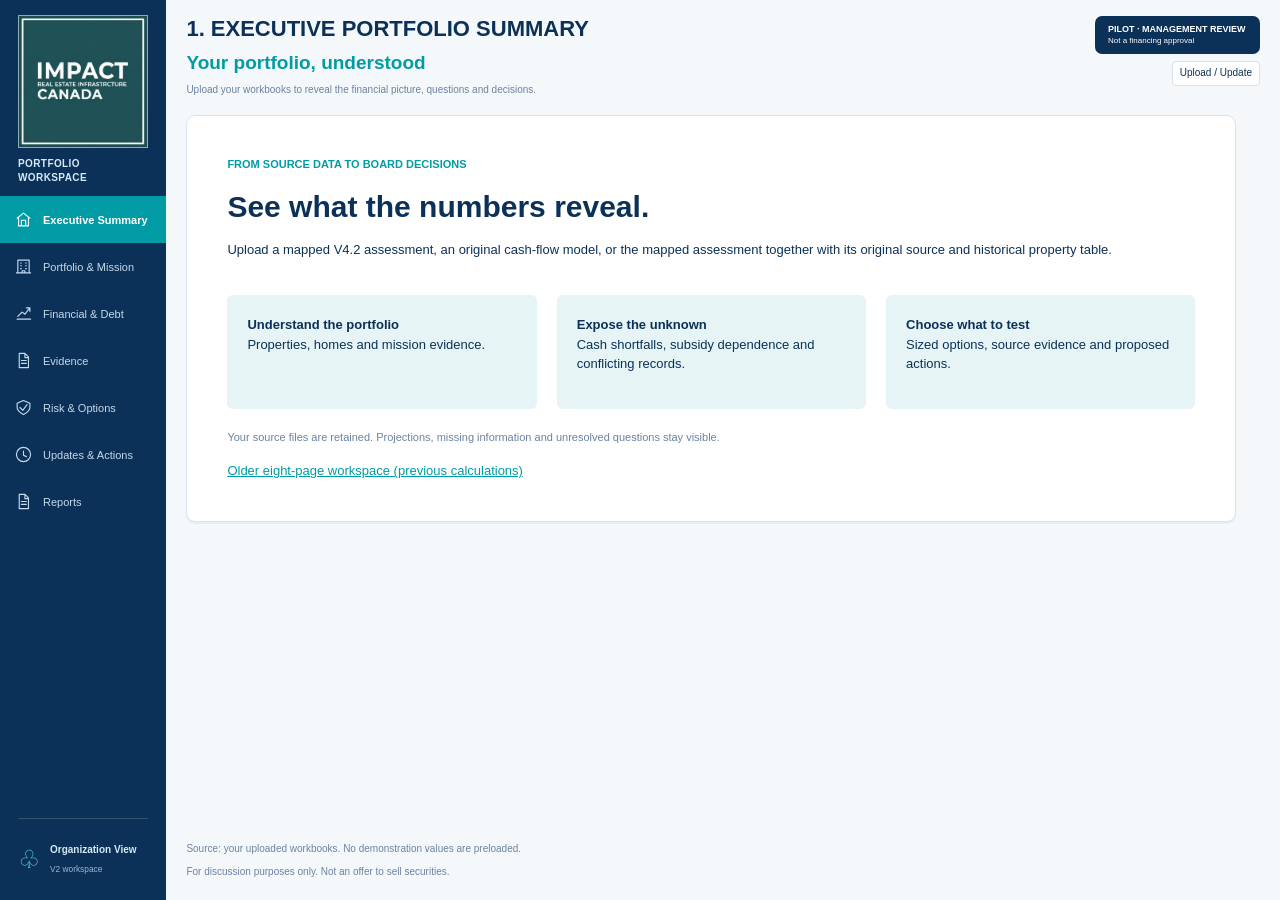
==== commit bde61cd3: "Clarify V2 entry point and import dated supporting tables with synthetic regression coverage" ====
--- a/src/IreiMvp.Web/wwwroot/index.html
+++ b/src/IreiMvp.Web/wwwroot/index.html
@@ -1,16 +1,16 @@
 <!doctype html>
 <html lang="en">
-<head><meta charset="utf-8"><meta name="viewport" content="width=device-width,initial-scale=1"><meta name="description" content="IREI portfolio evidence, financial analysis and board decision dashboard"><title>IREI Stage 1 V2 · Portfolio analysis</title><link rel="stylesheet" href="board.css?v=20261116-reference2"></head>
+<head><meta charset="utf-8"><meta name="viewport" content="width=device-width,initial-scale=1"><meta name="description" content="IREI portfolio evidence, financial analysis and board decision dashboard"><title>IREI Stage 1 V2 · Portfolio analysis</title><link rel="stylesheet" href="board.css?v=20261117-reference3"></head>
 <body>
 <aside class="sidebar"><a class="brand" href="/" aria-label="IREI portfolio dashboard"><img src="assets/irei-canada-reference.jpg" alt="Impact Real Estate Infrastructure Canada"></a><strong id="organization-chip">PORTFOLIO WORKSPACE</strong><nav id="page-nav" aria-label="Portfolio pages"></nav><footer><span class="org-icon">♧</span><div><b>Organization View</b><small>V2 workspace</small></div></footer></aside>
 <main>
 <header><div><h1 id="page-title">1. EXECUTIVE PORTFOLIO SUMMARY</h1><h2 id="organization-name-display">Your portfolio, understood</h2><p id="source-context">Upload your workbooks to reveal the financial picture, questions and decisions.</p></div><div class="header-right"><div class="badge">PILOT · MANAGEMENT REVIEW<small>Not a financing approval</small></div><div class="toolbar"><label id="year-control" hidden><span class="sr-only">Reporting year</span><select id="year" aria-label="Reporting year"></select></label><button id="open-upload" type="button">Upload / Update</button><button id="present" type="button" hidden>Present</button></div></div></header>
 <div id="notice" role="status" aria-live="polite"></div><div id="loading-bar" class="loading-bar" hidden><span></span></div>
-<section id="content" aria-live="polite"><div class="welcome panel"><span class="eyebrow">FROM SOURCE DATA TO BOARD DECISIONS</span><h2>See what the numbers reveal.</h2><p>Upload a mapped V4.2 assessment, an original cash-flow model, or the mapped assessment together with its original source and historical property table.</p><div class="welcome-grid"><article><b>Understand the portfolio</b><p>Properties, homes and mission evidence.</p></article><article><b>Expose the unknown</b><p>Cash shortfalls, subsidy dependence and conflicting records.</p></article><article><b>Choose what to test</b><p>Sized options, source evidence and proposed actions.</p></article></div><p class="muted">Your source files are retained. Projections, missing information and unresolved questions stay visible.</p><a href="legacy-v2.html">Open the original eight-page V2 workspace</a></div></section>
+<section id="content" aria-live="polite"><div class="welcome panel"><span class="eyebrow">FROM SOURCE DATA TO BOARD DECISIONS</span><h2>See what the numbers reveal.</h2><p>Upload a mapped V4.2 assessment, an original cash-flow model, or the mapped assessment together with its original source and historical property table.</p><div class="welcome-grid"><article><b>Understand the portfolio</b><p>Properties, homes and mission evidence.</p></article><article><b>Expose the unknown</b><p>Cash shortfalls, subsidy dependence and conflicting records.</p></article><article><b>Choose what to test</b><p>Sized options, source evidence and proposed actions.</p></article></div><p class="muted">Your source files are retained. Projections, missing information and unresolved questions stay visible.</p><a href="legacy-v2.html">Older eight-page workspace (previous calculations)</a></div></section>
 <footer class="page-footer"><p id="source-footer">Source: your uploaded workbooks. No demonstration values are preloaded.</p><p>For discussion purposes only. Not an offer to sell securities.</p></footer>
 </main>
 <dialog id="upload-dialog"><form id="upload-form"><div class="dialog-head"><h2>Upload portfolio data</h2><button id="close-upload" type="button" aria-label="Close upload">×</button></div><p>Select a mapped V4.2 workbook, one original cash-flow model, or a mapped workbook plus its source files and historical property table. Supporting tables need a Property name/ID column and labeled Units, City, Maturity date or Loan balance columns. The dashboard will calculate the results and retain the evidence.</p><label>Organization name <small>Optional for a mapped assessment</small><input id="organization-name" name="organizationName" autocomplete="organization"></label><label>Reporting year <small>Leave blank to use the mapped assessment's year</small><input name="currentYear" placeholder="e.g. 2026-2027" pattern="[0-9]{4}-[0-9]{4}"></label><label class="drop-zone" id="drop-zone"><b>Choose Excel workbooks</b><input id="file-input" type="file" name="file" multiple accept=".xlsx" required><span id="selected-file">1–5 files · 50 MB total</span></label><div id="upload-error" class="error" role="alert"></div><div class="buttons"><button id="cancel-upload" type="button">Cancel</button><button id="submit-upload" class="primary">Process workbooks</button></div></form></dialog>
 <dialog id="detail-dialog" class="wide"><div class="dialog-head"><h2 id="detail-title">Evidence and analysis</h2><button type="button" data-close>Close</button></div><div id="detail-body"></div></dialog>
 <dialog id="action-dialog"><form id="action-form"><div class="dialog-head"><h2>Record a management action</h2><button type="button" data-close>Close</button></div><label>Action<textarea name="text" required></textarea></label><label>Owner<input name="owner" required></label><label>Due date<input name="dueDate" type="date"></label><label>Status<select name="status"><option>Proposed</option><option>In progress</option><option>Done</option></select></label><label>Originating finding / evidence<input name="basis" required></label><p class="muted">Recording an action does not record a board approval or a measured outcome.</p><p id="action-error" class="error"></p><button class="primary">Save action</button></form></dialog>
-<div id="print-report"></div><script src="board.js?v=20261116-reference2" defer></script>
+<div id="print-report"></div><script src="board.js?v=20261117-reference3" defer></script>
 </body></html>
--- a/src/IreiMvp.Web/wwwroot/board.css
+++ b/src/IreiMvp.Web/wwwroot/board.css
@@ -53,3 +53,30 @@
  .page-P1 .baseline p{font-size:8px;line-height:1.35}
  .page-P1 .recommendations small{font-size:8px}
 }
+
+/* Desktop reference sheet: preserve its four rows without scaling text or clipping content. */
+@media screen and (min-width:1200px){
+ .page-P1 .panel{border-radius:5px;padding:9px 13px 15px;box-shadow:none}
+ .page-P1 .overview-top>.panel{min-height:224px}
+ .page-P1 .overview-top .chart-svg{max-height:145px}
+ .page-P1 .snapshot-panel{min-height:158px}
+ .page-P1 .snapshot-panel h2{margin-bottom:5px}
+ .page-P1 .snapshot-panel .chart-svg{max-height:112px}
+ .page-P1 .snapshot-grid{align-items:center;gap:13px}
+ .page-P1 .snapshot-grid .mini{min-height:54px;padding:5px 7px}
+ .page-P1 .snapshot-grid .mini h3{font-size:8px;margin:0 0 3px}
+ .page-P1 .snapshot-grid .mini strong{font-size:9px;margin:0}
+ .page-P1 .snapshot-grid .mini p{font-size:7px;margin:3px 0 0;line-height:1.15}
+ .page-P1 .snapshot-grid .donut-wrap{padding:0}
+ .page-P1 .snapshot-grid .donut{width:96px;height:96px}
+ .page-P1 .snapshot-grid .muted{font-size:8px}
+ .page-P1 .baseline-panel{min-height:142px}
+ .page-P1 .baseline-panel .body>p{margin:0 0 7px}
+ .page-P1 .baseline strong{padding:5px;font-size:9px}
+ .page-P1 .baseline p{padding:5px 10px;font-size:8px;line-height:1.25}
+ .page-P1 .executive-bottom>.panel{min-height:173px}
+ .page-P1 .finding{margin-bottom:7px;font-size:10px;line-height:1.28}
+ .page-P1 .panel h2 svg{display:none}
+ .page-P1 .snapshot-panel h2{position:relative}
+ .page-P1 .snapshot-panel h2:after{content:"";width:38px;height:3px;background:var(--teal);position:absolute;left:0;bottom:-3px}
+}
